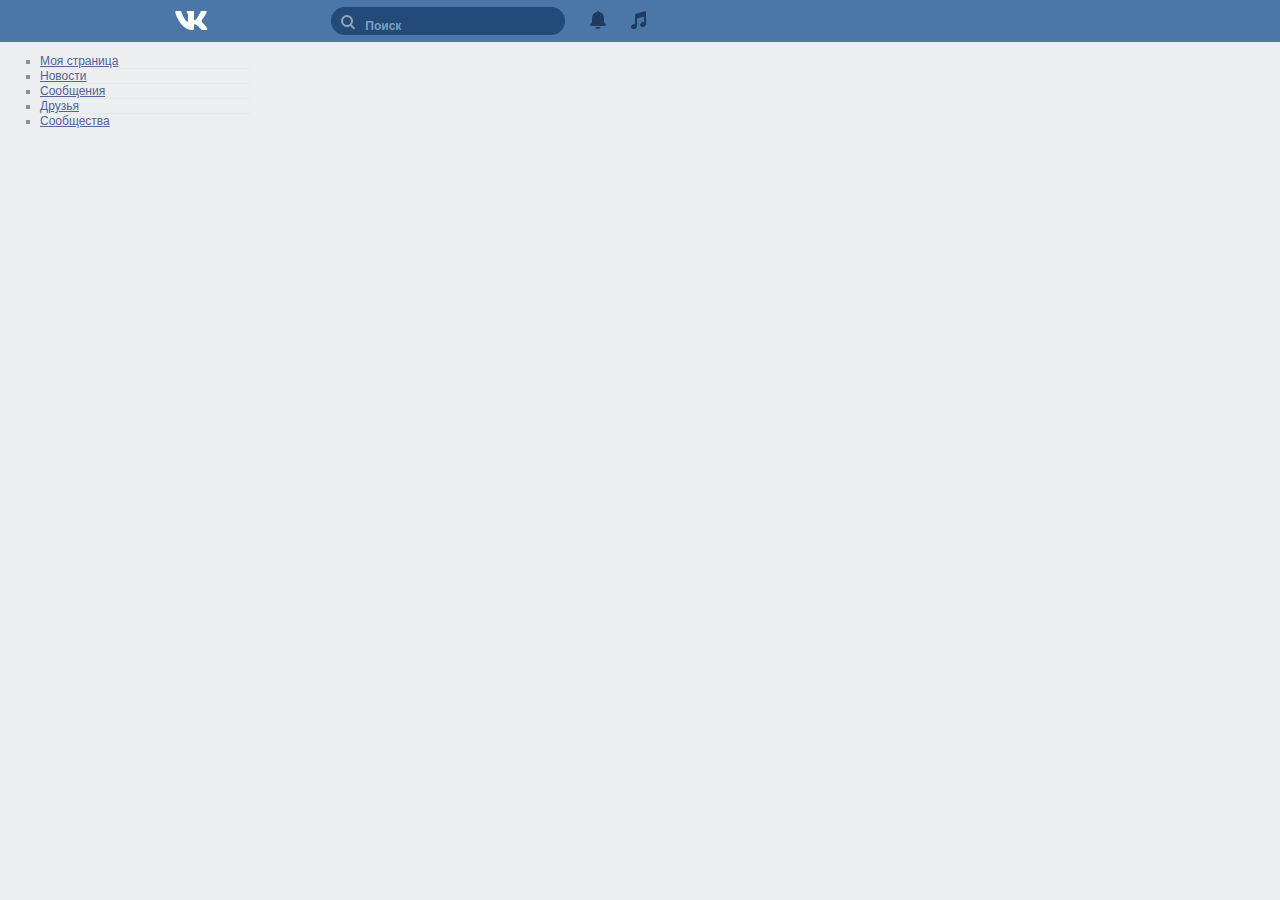
==== Web/VkClone/index.html @ 220a174a "Homework" ====
<!DOCTYPE html>
<html>
<head>
    <meta charset="utf-8">
    <title>Тимур Болтачёв</title>
    <link href="styles.css" rel="stylesheet">
    <link rel="shortcut icon" href="img/head_logo.svg" type="image/png">
</head>
<script>

</script>
<div id="wrapper">
    <header>

        <div class="lineChild">
            <a href="img/head_logo.svg"><img alt="VK logo" src="img/head_logo.svg"></a>
        </div>
        <div class="lineChild">
            <div class="search-wrapper">
                <form action="#" method="get" name="search">
                    <input name="q" placeholder="Поиск" type="text">
                </form>
                <img alt="Search image" src="img/search_icon.png">
            </div>
        </div>

        <div class="lineChild">
            <a><img alt="Notify" src="img/ic_head_notify.svg"></a>
        </div>
        <div class="lineChild">
            <a><img alt="Music" src="img/ic_head_audio.svg"></a>
        </div>


    </header>
    <nav></nav>
    <div id="heading"></div>
    <aside>
        <nav>
            <ul class="aside-menu">
                <li><a href="/donec/">Моя страница</a></li>
                <li><a href="/vestibulum/">Новости</a></li>
                <li><a href="/etiam/">Сообщения</a></li>
                <li><a href="/phasellus/">Друзья</a></li>
                <li><a href="/cras/">Сообщества</a></li>
            </ul>
        </nav>
    </aside>
    <section></section>
</div>
<footer></footer>
</body>
</html>
---- Web/VkClone/styles.css ----
body {
    color: #8f8f8f;
    font: 12px Tahoma, sans-serif;
    background-color: #edeef0;
    margin: 0;
}
#wrapper {
    margin: auto;
}

input[name="q"] {
    background: #224b7a;
    border: none;
    outline: none;
    text-indent: 32px;
    border-radius: 40px;
    height: 16px;
    line-height: 20px;
    width: 230px;
    padding-top: 11px;
    margin-bottom: 5px;

}
.search-wrapper {
    position: relative;
}

.search-wrapper img {
    position: absolute;
    top: 10px;
    left: 210px;
}

::placeholder{
    color: #7e9ebc;
    font-size: 12px;
    font-weight:bold;

}
form[name="search"]{
    color: #edeef0;
    float: top;
    padding-left: 200px;
    padding-top: 3px;
    position: center;
}


header{
    background-color: #4a76a8;
    padding: 0px 0 2px;
}
img[alt="VK logo"]{
    padding-top: 11px;
    padding-left: 175px;
}
img[alt="Notify"]{
    padding-left: 325px;
}
img[alt="Music"]{
    padding-top: 10px;
    padding-left: 235px;
}

aside {
    float: left;
    width: 250px;
}
section {
    margin-left: 280px;
    padding-bottom: 50px;
}
.lineChild
{
    display: inline-block;
    width: 10%;
}
.aside-menu li {
    font-weight: 300;
    list-style-type: square;
    border-top: 1px solid #e7e7e7;
}

.aside-menu li:first-child {
    border: none;
}

.aside-menu li.active {
    color: #29c5e6;
}

.aside-menu a {
    color: #526398;
}
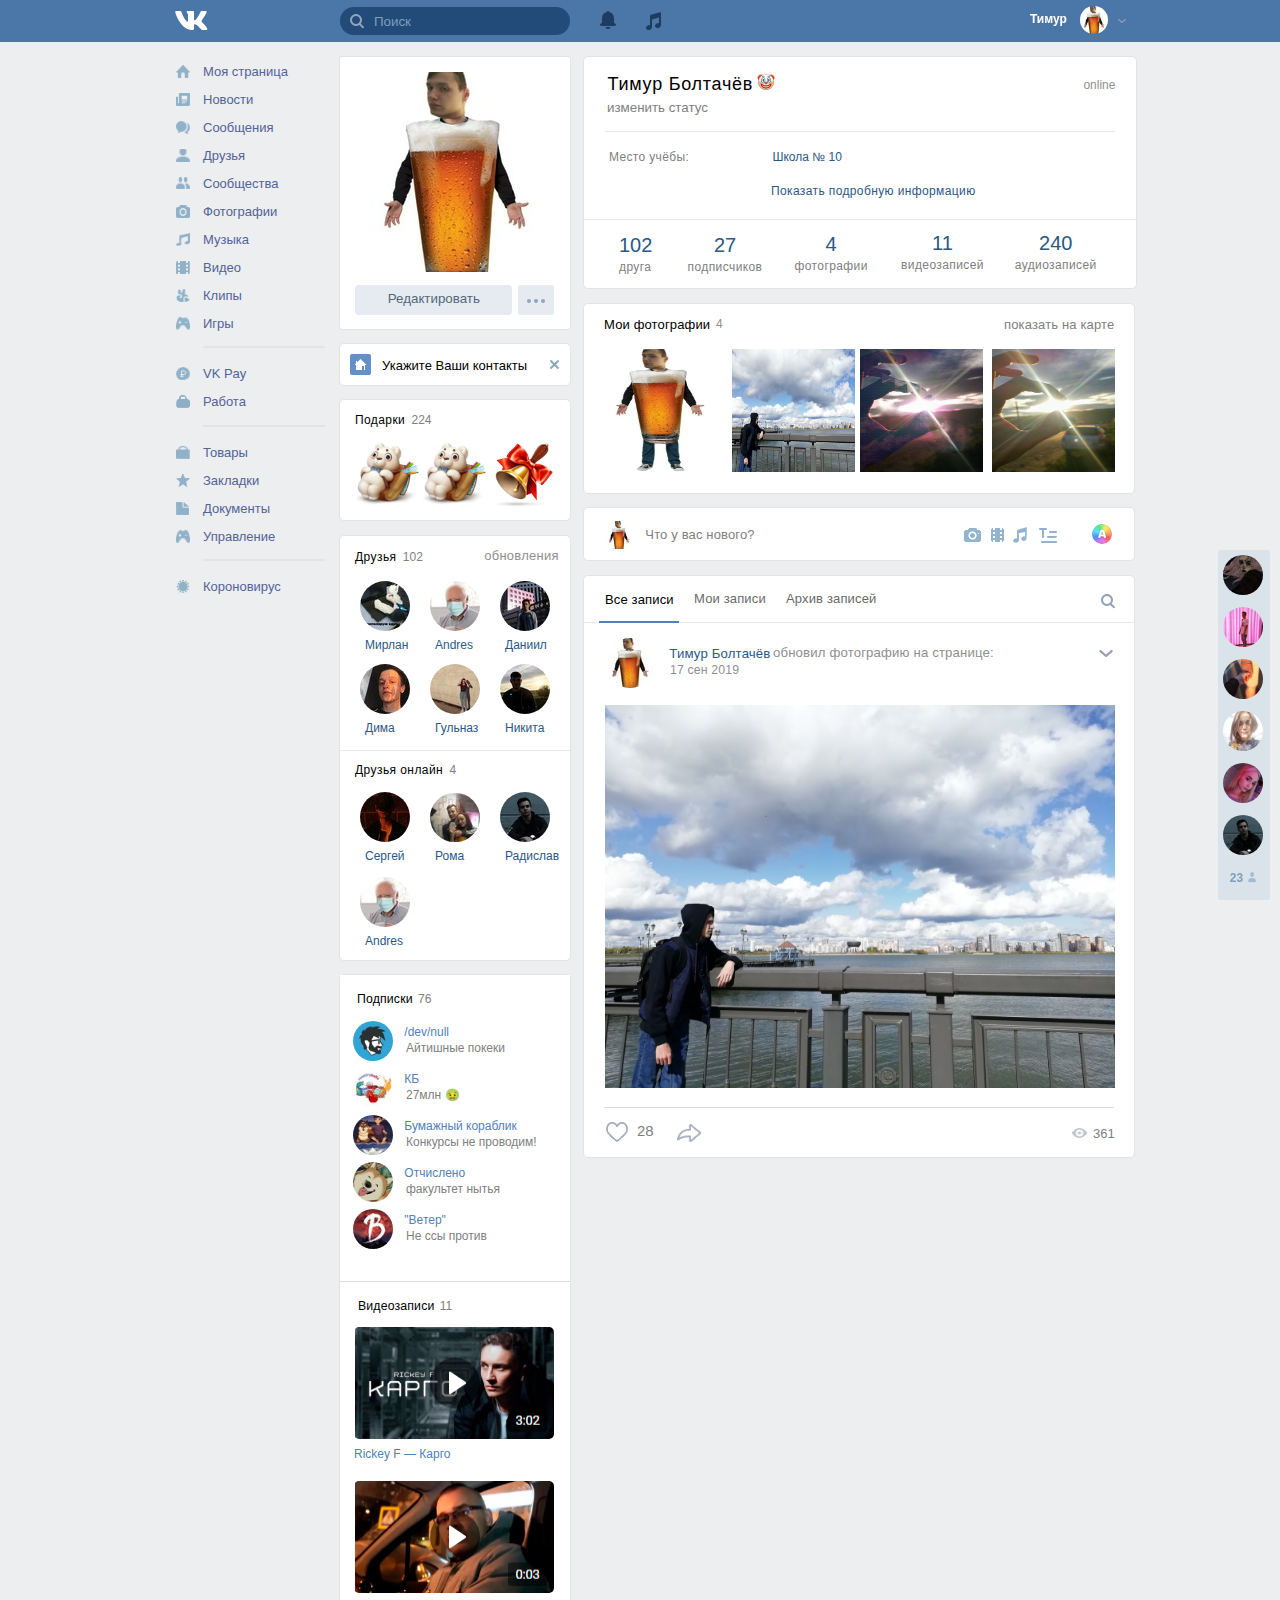
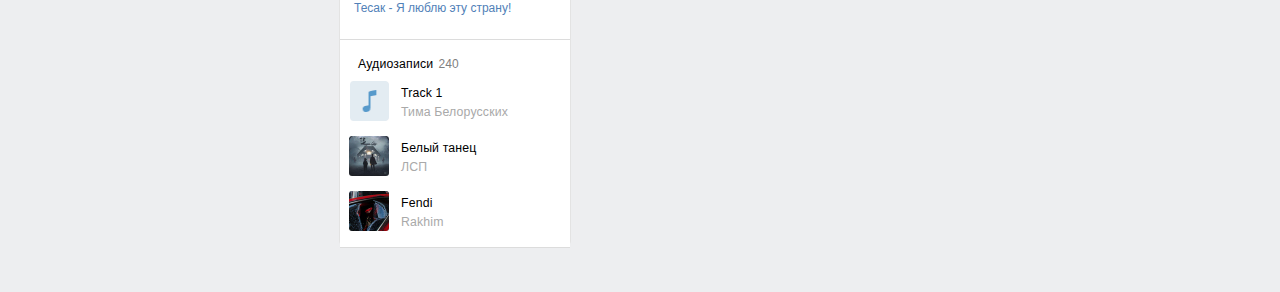
==== commit 5ad530ec: "Vk Clone Complete" ====
--- a/Web/VkClone/index.html
+++ b/Web/VkClone/index.html
@@ -1,53 +1,423 @@
 <!DOCTYPE html>
-<html>
+<html lang="ru-RU">
 <head>
     <meta charset="utf-8">
     <title>Тимур Болтачёв</title>
     <link href="styles.css" rel="stylesheet">
-    <link rel="shortcut icon" href="img/head_logo.svg" type="image/png">
+    <link href="img/logo.png" rel="shortcut icon" type="image">
 </head>
-<script>
-
-</script>
+<body scroll="yes">
 <div id="wrapper">
     <header>
-
-        <div class="lineChild">
-            <a href="img/head_logo.svg"><img alt="VK logo" src="img/head_logo.svg"></a>
-        </div>
-        <div class="lineChild">
-            <div class="search-wrapper">
-                <form action="#" method="get" name="search">
-                    <input name="q" placeholder="Поиск" type="text">
-                </form>
-                <img alt="Search image" src="img/search_icon.png">
-            </div>
-        </div>
-
-        <div class="lineChild">
-            <a><img alt="Notify" src="img/ic_head_notify.svg"></a>
-        </div>
-        <div class="lineChild">
-            <a><img alt="Music" src="img/ic_head_audio.svg"></a>
-        </div>
-
-
+        <a href="img/svg/head_logo.svg" name="headerBorder"><img alt="VK logo" name="headerBorder"
+                                                                 src="img/svg/head_logo.svg"></a>
+        <form action="#" method="get" name="headerBorder">
+            <input name="headerBorder" placeholder="Поиск" type="text">
+            <img alt="Search image" name="headerBorder" src="img/icon/search_icon.png">
+        </form>
+        <a href="" name="headerBorder"><img alt="Notify" name="headerBorder" src="img/svg/ic_head_notify.svg"></a>
+        <a href="" name="headerBorder"><img alt="Music" name="headerBorder" src="img/svg/ic_head_audio.svg"></a>
+        <a href="index.html">
+            <div class="userUpper">
+                <p name="UserName">Тимур</p>
+                <img alt="Avatar Small" src="img/avatar/avatar_small.jpg">
+                <img alt="Counter Arrow" src="img/svg/contour_arrow.svg">
+            </div>
+        </a>
     </header>
     <nav></nav>
     <div id="heading"></div>
     <aside>
         <nav>
             <ul class="aside-menu">
-                <li><a href="/donec/">Моя страница</a></li>
-                <li><a href="/vestibulum/">Новости</a></li>
-                <li><a href="/etiam/">Сообщения</a></li>
-                <li><a href="/phasellus/">Друзья</a></li>
-                <li><a href="/cras/">Сообщества</a></li>
+                <li>
+                    <a href="#">
+                        <div class="menuBlock">
+                            <img src="img/menu/home.png">
+                            <p>Моя страница</p>
+                        </div>
+                    </a>
+                </li>
+                <li>
+                    <a href="#">
+                        <div class="menuBlock">
+                            <img src="img/menu/news.png">
+                            <p>Новости</p>
+                        </div>
+                    </a>
+                </li>
+                <li>
+                    <a href="#">
+                        <div class="menuBlock">
+                            <img src="img/menu/message.png">
+                            <p>Сообщения</p>
+                        </div>
+                    </a>
+                </li>
+                <li>
+                    <a href="#">
+                        <div class="menuBlock">
+                            <img src="img/menu/friend.png">
+                            <p>Друзья</p>
+                        </div>
+                    </a>
+                </li>
+                <li>
+                    <a href="#">
+                        <div class="menuBlock">
+                            <img src="img/menu/society.png">
+                            <p>Сообщества</p>
+                        </div>
+                    </a>
+                </li>
+                <li>
+                    <a href="#">
+                        <div class="menuBlock">
+                            <img src="img/menu/photo.png">
+                            <p>Фотографии</p>
+                        </div>
+                    </a>
+                </li>
+                <li>
+                    <a href="#">
+                        <div class="menuBlock">
+                            <img src="img/menu/music.png">
+                            <p>Музыка</p>
+                        </div>
+                    </a>
+                </li>
+                <li>
+                    <a href="#">
+                        <div class="menuBlock">
+                            <img src="img/menu/video.png">
+                            <p>Видео</p>
+                        </div>
+                    </a>
+                </li>
+                <li>
+                    <a href="#">
+                        <div class="menuBlock">
+                            <img src="img/menu/clips.png">
+                            <p>Клипы</p>
+                        </div>
+                    </a>
+                </li>
+                <li>
+                    <a href="#">
+                        <div class="menuBlock">
+                            <img src="img/menu/game.png">
+                            <p>Игры</p>
+                        </div>
+                    </a>
+                </li>
+                <li name="none"><hr name="none"></li>
+                <li>
+                    <a href="#">
+                        <div class="menuBlock">
+                            <img src="img/menu/vkpay.png">
+                            <p>VK Pay</p>
+                        </div>
+                    </a>
+                </li>
+                <li>
+                    <a href="#">
+                        <div class="menuBlock">
+                            <img src="img/menu/work.png">
+                            <p>Работа</p>
+                        </div>
+                    </a>
+                </li>
+                <li name="none"><hr name="none"></li>
+                <li>
+                    <a href="#">
+                        <div class="menuBlock">
+                            <img src="img/menu/products.png">
+                            <p>Товары</p>
+                        </div>
+                    </a>
+                </li>
+                <li>
+                    <a href="#">
+                        <div class="menuBlock">
+                            <img src="img/menu/star.png">
+                            <p>Закладки</p>
+                        </div>
+                    </a>
+                </li>
+                <li>
+                    <a href="#">
+                        <div class="menuBlock">
+                            <img src="img/menu/document.png">
+                            <p>Документы</p>
+                        </div>
+                    </a>
+                </li>
+                <li>
+                    <a href="#">
+                        <div class="menuBlock">
+                            <img src="img/menu/setting.png">
+                            <p>Управление</p>
+                        </div>
+                    </a>
+                </li>
+                <li name="none"><hr name="none"></li>
+                <li>
+                    <a href="#">
+                        <div class="menuBlock">
+                            <img src="img/menu/coronavirus.png">
+                            <p>Короновирус</p>
+                        </div>
+                    </a>
+                </li>
             </ul>
         </nav>
     </aside>
-    <section></section>
-</div>
-<footer></footer>
+    <div class="block">
+        <img src="img/avatar/avatar.jpg">
+        <p style="text-align: center">
+            <a><input type="button" name="edit" value="Редактировать"></a>
+            <a>
+                <button name="dot"><img src="img/profile_dots.png" name="profile_dot"></button>
+            </a>
+        </p>
+    </div>
+    <div class="actContactBlock">
+        <img src="img/image/image_home.png" alt="contactHome">
+        <p name="actContactText">Укажите Ваши контакты</p>
+        <img src="img/icon/icon_x.png" alt="contactX">
+    </div>
+    <div class="userBlock">
+        <h2 name="userBlock_Name">Тимур Болтачёв</h2>
+        <img src="img/user_smile.png" alt="userSmile">
+        <p name="userStatus">online</p>
+        <button name="changeStatus"><p name="changeStatus">изменить статус</p></button>
+        <hr name="firstLine">
+        <p name="schoolPlace">Место учёбы:</p>
+        <a name="schoolLink" href=>Школа № 10</a>
+        <div class="userBlockInfo">
+            <p name="userBlockInfo">Показать подробную информацию</p>
+        </div>
+        <hr name="secondLine">
+
+        <div class="userBlockFriend">
+            <a name="userBlockFriend">
+                <p name="userBlockFriendNum">102</p>
+                <p name="userBlockFriendString">друга</p>
+            </a>
+        </div>
+        <div class="userBlockSubscribe">
+            <a name="userBlockSubscribe">
+                <p name="userBlockSubscribeNum">27</p>
+                <p name="userBlockSubscribeString">подписчиков</p>
+            </a>
+        </div>
+        <div class="userBlockPhoto">
+            <a name="userBlockPhoto">
+                <p name="userBlockPhotoNum">4</p>
+                <p name="userBlockPhotoString">фотографии</p>
+            </a>
+        </div>
+        <div class="userBlockVideo">
+            <a name="userBlockVideo">
+                <p name="userBlockVideoNum">11</p>
+                <p name="userBlockVideoString">видеозаписей</p>
+            </a>
+        </div>
+        <div class="userBlockMusic">
+            <a name="userBlockMusic">
+                <p name="userBlockMusicNum">240</p>
+                <p name="userBlockMusicString">аудиозаписей</p>
+            </a>
+        </div>
+    </div>
+    <div class="giftBlock">
+        <p name="giftBlockString">Подарки</p>
+        <p name="giftBlockNum">224</p>
+        <img alt="gift1" src="img/gift/gift1.png">
+        <img alt="gift2" src="img/gift/gift1.png">
+        <img alt="gift3" src="img/gift/gift2.png">
+    </div>
+    <div class="friendBlock">
+        <p name="friendBlockString">Друзья</p>
+        <p name="friendBlockNum">102</p>
+        <p name="friendBlockRefresh">обновления</p>
+        <div class="friendUser" name="Mirlan">
+            <img src="img/friend/Mirlan.jpg" alt="FriendMirlan">
+            <p>Мирлан</p>
+        </div>
+        <div class="friendUser" name="Andres">
+            <img src="img/friend/Andres.jpg" alt="FriendAndres">
+            <p>Andres</p>
+        </div>
+        <div class="friendUser" name="Danil">
+            <img src="img/friend/Danil.jpg" alt="FriendDanil">
+            <p>Даниил</p>
+        </div>
+        <div class="friendUser" name="Dima">
+            <img src="img/friend/Dima.jpg" alt="FriendDima">
+            <p>Дима</p>
+        </div>
+        <div class="friendUser" name="Gulnaz">
+            <img src="img/friend/Gulnaz.jpg" alt="FriendGulnaz">
+            <p>Гульназ</p>
+        </div>
+        <div class="friendUser" name="Nikita">
+            <img src="img/friend/Nikita.jpg" alt="FriendNikita">
+            <p>Никита</p>
+        </div>
+        <hr name="friendLine">
+        <p name="onlineFriendString">Друзья онлайн</p>
+        <p name="onlineFriendNum">4</p>
+        <div class="friendUser" name="Radislav">
+            <img src="img/friend/Radislav.jpg" alt="FriendRadislav">
+            <p>Радислав</p>
+        </div>
+        <div class="friendUser" name="Roma">
+            <img src="img/friend/Roma.jpg" alt="FriendRoma">
+            <p>Рома</p>
+        </div>
+        <div class="friendUser" name="Sergey">
+            <img src="img/friend/Sergey.jpg" alt="FriendSergey">
+            <p>Сергей</p>
+        </div>
+        <div class="friendUser" name="AndresO">
+            <img src="img/friend/Andres.jpg" alt="FriendAndres">
+            <p>Andres</p>
+        </div>
+    </div>
+    <div class="photoBlock">
+        <p name="PhotoString">Мои фотографии</p>
+        <p name="PhotoNum">4</p>
+        <a name="ShowMap" href="cards">показать на карте</a>
+        <img src="img/photo/photo1.jpg" alt="Photo1">
+        <img src="img/photo/photo2.jpg" alt="Photo2">
+        <img src="img/photo/photo3.jpg" alt="Photo3">
+        <img src="img/photo/photo4.jpg" alt="Photo4">
+    </div>
+    <div class="newsBlock">
+        <img src="img/avatar/avatar_small.jpg" alt="newsBlockAvatar">
+        <input type="text" alt="newsBlockText" placeholder="Что у вас нового?">
+        <img src="img/post/post_photo.png" alt="newsBlockPhoto">
+        <img src="img/post/post_video.png" alt="newsBlockVideo">
+        <img src="img/post/post_music.png" alt="newsBlockMusic">
+        <img src="img/post/post_document.png" alt="newsBlockField">
+        <img src="img/post/post_palitre.png" alt="newsBlockPalitre">
+    </div>
+    <div class="wallBlock">
+        <p name="wallBlockAll">Все записи</p>
+        <p name="wallBlockMy">Мои записи</p>
+        <p name="wallBlockArchive">Архив записей</p>
+        <img src="img/icon/search_icon.png" alt="wallBlockSearch">
+        <hr name="wallBlockLine"/>
+        <hr name="wallBlockLineUnder"/>
+        <div class="wallBlockPost">
+            <img src="img/avatar/avatar_small.jpg" alt="wallBlockPostAvatar">
+            <a href="index.html" name="wallBlockPostName">Тимур Болтачёв</a>
+            <p name="wallBlockPostInfo">обновил фотографию на странице:</p>
+            <p name="wallBlockPostDate">17 сен 2019</p>
+            <img src="img/svg/contour_arrow.svg" alt="wallBlockPostArrow">
+            <img src="img/post/post_photo.jpg" alt="wallBlockPostPicture">
+            <hr name="wallBlockPostLine">
+
+            <img src="img/post/post_like.png" alt="wallBlockPostLike">
+            <p name="wallBlockPostLikeNum">28</p>
+            <img src="img/post/post_repost.png" alt="wallBlockPostRepost">
+            <img src="img/post/post_eye.png" alt="wallBlockPostEye">
+            <p name="wallBlockPostEyeNum">361</p>
+        </div>
+    </div>
+    <div class="contentBlock">
+        <div class="subscribe">
+            <div class="titleBlock">
+                <p name="ContentString">Подписки</p>
+                <p name="ContentNum">76</p>
+            </div>
+            <div class="subscribeBlock">
+                <img src="img/subscribe/devnull.jpg" alt="subscribeImg">
+                <a>/dev/null</a>
+                <p>Айтишные покеки</p>
+            </div>
+            <div class="subscribeBlock">
+                <img src="img/subscribe/countryball.jpg" alt="subscribeImg">
+                <a>КБ</a>
+                <p>27млн 🤢</p>
+            </div>
+            <div class="subscribeBlock">
+                <img src="img/subscribe/plain.jpg" alt="subscribeImg">
+                <a>Бумажный кораблик</a>
+                <p>Конкурсы не проводим!</p>
+            </div>
+            <div class="subscribeBlock">
+                <img src="img/subscribe/otchisleno.jpg" alt="subscribeImg">
+                <a>Отчислено</a>
+                <p>факультет нытья</p>
+            </div>
+            <div class="subscribeBlock">
+                <img src="img/subscribe/wind.jpg" alt="subscribeImg">
+                <a>"Ветер"</a>
+                <p>Не ссы против</p>
+            </div>
+        </div>
+        <div class="video">
+            <div class="titleBlock">
+                <p name="ContentString">Видеозаписи</p>
+                <p name="ContentNum">11</p>
+            </div>
+            <div class="videoBlock">
+                <img alt="videoImg" src="img/video/video_cargo.png">
+                <p name="videoName">Rickey F — Карго</p>
+            </div>
+            <div class="videoBlock">
+                <img alt="videoImg" src="img/video/video_tesak.png">
+                <p name="videoName">Тесак - Я люблю эту страну!</p>
+            </div>
+        </div>
+        <div class="music">
+            <div class="titleBlock">
+                <p name="ContentString">Аудиозаписи</p>
+                <p name="ContentNum">240</p>
+            </div>
+            <div class="musicBlock">
+                <img src="img/music/logo1.png" alt="musicLogo">
+                <p>Track 1</p>
+                <a href="">Тима Белорусских</a>
+            </div>
+            <div class="musicBlock">
+                <img src="img/music/logo2.jpg" alt="musicLogo">
+                <p>Белый танец</p>
+                <a href="">ЛСП</a>
+            </div>
+            <div class="musicBlock">
+                <img src="img/music/logo3.jpg" alt="musicLogo">
+                <p>Fendi</p>
+                <a href="">Rakhim</a>
+            </div>
+        </div>
+    </div>
+    <div class="friendLine">
+        <div class="friendLineBlock">
+            <img src="img/friendLine/Delyara.jpg">
+        </div>
+        <div class="friendLineBlock">
+            <img src="img/friendLine/Marat.jpg">
+        </div>
+        <div class="friendLineBlock">
+            <img src="img/friendLine/Ilya.jpg">
+        </div>
+        <div class="friendLineBlock">
+            <img src="img/friendLine/Aliya.jpg">
+        </div>
+        <div class="friendLineBlock">
+            <img src="img/friendLine/Diana.jpg">
+        </div>
+        <div class="friendLineBlock">
+            <img src="img/friendLine/Radislav.jpg">
+        </div>
+        <div class="friendLineCount">
+            <img src="img/friendLine/friend.png">
+            <p>23</p>
+        </div>
+    </div>
+    <footer></footer>
 </body>
 </html>--- a/Web/VkClone/styles.css
+++ b/Web/VkClone/styles.css
@@ -3,82 +3,173 @@
     font: 12px Tahoma, sans-serif;
     background-color: #edeef0;
     margin: 0;
-}
+    width: 1366px;
+    overflow-x: hidden;
+}
+
 #wrapper {
     margin: auto;
 }
 
-input[name="q"] {
+.userUpper {
+    position: absolute;
+    width: 114.34px;
+    height: 42px;
+    margin-right: 100px;
+    top: 0;
+    left: 1020px;
+}
+
+.userUpper:hover {
+    background: #466998;
+    cursor: pointer
+}
+
+button[name="dot"] {
+    background-color: #e5ebf1;
+    border: none;
+    color: #55677d;
+    text-align: center;
+    width: 36px;
+    height: 30px;
+    margin-bottom: 3px;
+    line-height: 3px;
+    border-radius: 3px;
+    position: relative;
+    right: -1px;
+    bottom: 17px;
+    outline: none;
+}
+
+button[name="dot"]:hover {
+    cursor: pointer
+}
+
+img[name="profile_dot"] {
+    position: relative;
+    top: -2.5px;
+    right: 12px;
+}
+
+input[name="edit"] {
+    background-color: #e5ebf1;
+    color: #55677d;
+    position: relative;
+    border: none;
+    bottom: 34px;
+    left: -1.5px;
+    text-align: center;
+    display: inline;
+    width: 157px;
+    height: 30px;
+    padding: 7px 3px 10px 3px;
+    border-radius: 4px;
+    line-height: 3px;
+    outline: none;
+}
+
+input[name="edit"]:hover {
+    cursor: pointer
+}
+
+img[alt="Avatar Small"] {
+    position: relative;
+    border-radius: 150px;
+    top: -32px;
+    left: 60px;
+    width: 28px;
+    height: 28px;
+
+}
+
+img[alt="Counter Arrow"] {
+    position: relative;
+    top: -43px;
+    left: 67px;
+}
+
+p[name="UserName"] {
+    position: relative;
+    left: 10px;
+    color: white;
+    font-weight: bold;
+}
+
+input[name="headerBorder"] {
+    position: absolute;
     background: #224b7a;
     border: none;
     outline: none;
     text-indent: 32px;
     border-radius: 40px;
-    height: 16px;
+    height: 28px;
     line-height: 20px;
     width: 230px;
-    padding-top: 11px;
-    margin-bottom: 5px;
-
-}
-.search-wrapper {
-    position: relative;
-}
-
-.search-wrapper img {
+    top: 7px;
+    bottom: 5px;
+    left: 340px;
+
+}
+
+::placeholder {
+    color: #7e9ebc;
+    font: 400 13.3333px Arial;
+}
+
+header {
+    background-color: #4a76a8;
+    padding: 40px 100% 2px;
+    position: fixed;
+    z-index: 100;
+}
+
+img[alt="VK logo"] {
+    position: absolute;
+    top: 11px;
+    left: 175px;
+}
+
+img[alt="Notify"] {
     position: absolute;
     top: 10px;
-    left: 210px;
-}
-
-::placeholder{
-    color: #7e9ebc;
-    font-size: 12px;
-    font-weight:bold;
-
-}
-form[name="search"]{
-    color: #edeef0;
-    float: top;
-    padding-left: 200px;
-    padding-top: 3px;
-    position: center;
-}
-
-
-header{
-    background-color: #4a76a8;
-    padding: 0px 0 2px;
-}
-img[alt="VK logo"]{
-    padding-top: 11px;
-    padding-left: 175px;
-}
-img[alt="Notify"]{
-    padding-left: 325px;
-}
-img[alt="Music"]{
-    padding-top: 10px;
-    padding-left: 235px;
+    left: 598px;
+}
+
+img[alt="Music"] {
+    position: absolute;
+    top: 11px;
+    left: 644px;
+}
+
+img[alt="Search image"] {
+    position: absolute;
+    top: 13px;
+    bottom: 5px;
+    left: 350px;
 }
 
 aside {
-    float: left;
+    position: absolute;
+    top: 6px;
+    left: 123px;
     width: 250px;
-}
+    border-radius: 4px;
+}
+
 section {
-    margin-left: 280px;
+    padding-left: 280px;
     padding-bottom: 50px;
 }
-.lineChild
-{
-    display: inline-block;
-    width: 10%;
-}
+
 .aside-menu li {
+    position: relative;
+    top: 42px;
     font-weight: 300;
-    list-style-type: square;
-    border-top: 1px solid #e7e7e7;
+    list-style-type: none;
+}
+
+li[name="none"] {
+    list-style-type: none;
 }
 
 .aside-menu li:first-child {
@@ -91,4 +182,1145 @@
 
 .aside-menu a {
     color: #526398;
-}
+    text-decoration: none;
+    font-size: 13px;
+}
+
+hr[name="none"]{
+    position: relative;
+    width: 122px;
+    border: 0.5px solid #e3e3e3;
+    margin: 10.2px;
+    left: 30px;
+    top: -4px;
+}
+li[name="none"]{
+
+}
+
+.menuBlock{
+    width: 157px;
+    height: 28px;
+
+}
+.menuBlock:hover{
+background: #dae2ea;
+}
+.menuBlock img{
+    position: relative;
+    width: 14px;
+    height: 13px;
+    left: 13px;
+    top: 5px;
+
+}
+.menuBlock p{
+    position: relative;
+    top: -25px;
+    left: 40px;
+    width: 122px;
+    height: 28px;
+
+}
+
+html {
+    box-sizing: border-box;
+}
+
+*, *::before, *::after {
+    box-sizing: inherit;
+}
+
+.block {
+    width: 232px;
+    height: 274px;
+    background-color: #ffffff;
+    position: absolute;
+    display: inline;
+    top: 56px;
+    left: 339px;
+    border-radius: 3px;
+    border: 0.5px solid #e3e3e3;
+}
+
+.block img {
+    position: relative;
+    padding: 15px 15px 15px 15px;
+}
+
+.block button {
+    position: relative;
+}
+
+
+.actContactBlock {
+    width: 232px;
+    height: 43px;
+    background-color: #ffffff;
+    position: absolute;
+    top: 343px;
+    left: 339px;
+    border-radius: 5px;
+    border: 0.5px solid #e3e3e3;
+}
+
+img[alt="contactHome"] {
+    position: relative;
+    top: 8px;
+    left: 10px;
+}
+
+p[name="actContactText"] {
+    position: relative;
+    top: -27px;
+    left: 42px;
+    color: black;
+    font-size: 13px;
+}
+
+img[alt="contactX"] {
+    position: relative;
+    top: -55px;
+    left: 210px;
+    color: #bcc8d4;
+}
+
+.userBlock {
+    display: inline;
+    width: 554px;
+    height: 233px;
+    background-color: #ffffff;
+    position: absolute;
+    top: 56px;
+    left: 583px;
+    border-radius: 5px;
+    border: 0.5px solid #e3e3e3;
+    z-index: 1;
+}
+
+h2[name="userBlock_Name"] {
+    display: inline;
+    font-weight: normal;
+    color: black;
+    position: relative;
+    top: 13px;
+    left: 23.5px;
+    letter-spacing: 0.75px;
+}
+
+img[alt="userSmile"] {
+    display: inline;
+    position: relative;
+    top: 15px;
+    left: 23px;
+}
+
+p[name="userStatus"] {
+    display: inline;
+    position: relative;
+    top: 12px;
+    left: 327px;
+}
+
+button[name="changeStatus"] {
+    display: inline;
+    position: relative;
+    width: 509px;
+    height: 23px;
+    left: 17px;
+    top: 14px;
+    text-align: left;
+    border: none;
+    background: white;
+    border-radius: 3px;
+    outline: none;
+}
+
+hr[name="firstLine"] {
+    position: relative;
+    top: 20px;
+    border: none;
+    color: #eaeaea;
+    background-color: #eaeaea;
+    height: 1px;
+    width: 510px;
+}
+
+button[name="changeStatus"]:hover {
+    background: #efefef;
+    cursor: pointer
+}
+
+p[name="changeStatus"] {
+    display: inline;
+    position: relative;
+    color: gray;
+}
+
+p[name="schoolPlace"] {
+    color: gray;
+    display: inline;
+    position: relative;
+    top: 32px;
+    left: 25px;
+    letter-spacing: 0.35px;
+}
+
+a[name="schoolLink"] {
+    display: inline;
+    color: #2a5885;
+    position: relative;
+    top: 32px;
+    left: 105px;
+    text-decoration: none;
+}
+
+a[name="schoolLink"]:hover {
+    text-decoration: underline;
+    cursor: pointer
+}
+
+.userBlockInfo {
+    width: 510px;
+    height: 34px;
+    background: white;
+    position: relative;
+    top: 33px;
+    left: 22px;
+}
+
+.userBlockInfo:hover {
+    background: #efefef;
+    cursor: pointer
+}
+
+p[name="userBlockInfo"] {
+    position: relative;
+    top: 7px;
+    left: 165px;
+    color: #2a5885;
+    letter-spacing: 0.38px;
+    font-size: 12px;
+}
+
+hr[name="secondLine"] {
+    position: relative;
+    top: 35px;
+    border: none;
+    color: #eaeaea;
+    background-color: #eaeaea;
+    height: 1px;
+    width: 100%;
+}
+
+.userBlockFriend {
+    width: 63.75px;
+    height: 69px;
+    position: relative;
+    top: 35px;
+    left: 25px;
+}
+
+.userBlockSubribe {
+    width: 110.42px;
+    height: 69px;
+    position: relative;
+    top: 30px;
+    left: 30px;
+}
+
+.userBlockPhoto {
+    width: 104.34px;
+    height: 69px;
+    position: relative;
+    top: 30px;
+    left: 30px;
+}
+
+.userBlockVideo {
+    width: 116.95px;
+    height: 69px;
+    position: relative;
+    top: 30px;
+    left: 30px;
+}
+
+.userBlockMusic {
+    width: 115.42px;
+    height: 69px;
+    position: relative;
+    top: 30px;
+    left: 30px;
+}
+
+a[name="userBlockFriend"] {
+    position: relative;
+    display: inline;
+    top: -6px;
+    left: 10px;
+}
+
+p[name="userBlockFriendNum"] {
+    position: relative;
+    color: #2a5885;
+    font-size: 20px;
+}
+
+p[name="userBlockFriendString"] {
+    position: relative;
+    color: gray;
+    bottom: 17px;
+    letter-spacing: 0.4px;
+}
+
+a[name="userBlockSubscribe"] {
+    position: relative;
+    display: inline;
+    top: -60px;
+    left: -135px;
+}
+
+p[name="userBlockSubscribeNum"] {
+    position: relative;
+    color: #2a5885;
+    font-size: 20px;
+    text-align: center;
+}
+
+p[name="userBlockSubscribeString"] {
+    position: relative;
+    color: gray;
+    bottom: 17px;
+    letter-spacing: 0.4px;
+    text-align: center;
+}
+
+a[name="userBlockPhoto"] {
+    position: relative;
+    display: inline;
+    top: -168px;
+    left: 165px;
+}
+
+p[name="userBlockPhotoNum"] {
+    position: relative;
+    color: #2a5885;
+    font-size: 20px;
+    text-align: center;
+}
+
+p[name="userBlockPhotoString"] {
+    position: relative;
+    color: gray;
+    bottom: 17px;
+    letter-spacing: 0.4px;
+    text-align: center;
+}
+
+a[name="userBlockVideo"] {
+    position: relative;
+    display: inline;
+    top: -258px;
+    left: 270px;
+}
+
+p[name="userBlockVideoNum"] {
+    position: relative;
+    color: #2a5885;
+    font-size: 20px;
+    text-align: center;
+}
+
+p[name="userBlockVideoString"] {
+    position: relative;
+    color: gray;
+    bottom: 17px;
+    letter-spacing: 0.4px;
+    text-align: center;
+}
+
+a[name="userBlockMusic"] {
+    position: relative;
+    display: inline;
+    top: -347px;
+    left: 384px;
+}
+
+p[name="userBlockMusicNum"] {
+    position: relative;
+    color: #2a5885;
+    font-size: 20px;
+    text-align: center;
+}
+
+p[name="userBlockMusicString"] {
+    position: relative;
+    color: gray;
+    bottom: 17px;
+    letter-spacing: 0.4px;
+    text-align: center;
+}
+
+
+.giftBlock {
+    width: 232px;
+    height: 122px;
+    background-color: #ffffff;
+    position: absolute;
+    top: 399px;
+    left: 339px;
+    border-radius: 5px;
+    border: 0.5px solid #e3e3e3;
+}
+
+p[name="giftBlockString"] {
+    position: relative;
+    color: black;
+    top: -40px;
+    left: 15px;
+    display: inline;
+    letter-spacing: 0.4px;
+}
+
+p[name="giftBlockString"]:hover {
+    cursor: pointer;
+}
+
+p[name="giftBlockNum"] {
+    display: inline;
+    position: relative;
+    color: gray;
+    top: -40px;
+    left: 18px;
+}
+
+p[name="giftBlockNum"]:hover {
+    cursor: pointer;
+}
+
+img[alt="gift1"] {
+    display: inline;
+    position: relative;
+    width: 64px;
+    height: 64px;
+    top: 42px;
+    left: -61px;
+    cursor: pointer;
+}
+
+img[alt="gift2"] {
+    display: inline;
+    position: relative;
+    width: 64px;
+    height: 64px;
+    top: 42px;
+    left: -61px;
+    cursor: pointer;
+}
+
+img[alt="gift3"] {
+    display: inline;
+    position: relative;
+    width: 64px;
+    height: 64px;
+    top: -24px;
+    left: 151px;
+    cursor: pointer;
+}
+
+.friendBlock {
+    width: 232px;
+    height: 426px;
+    background-color: #ffffff;
+    position: absolute;
+    top: 534.5px;
+    left: 339px;
+    border-radius: 5px;
+    border: 0.5px solid #e3e3e3;
+}
+
+p[name="friendBlockString"] {
+    position: relative;
+    color: black;
+    top: 13px;
+    left: 15px;
+    display: inline;
+    letter-spacing: 0.43px;
+}
+
+p[name="friendBlockString"]:hover {
+    cursor: pointer;
+}
+
+p[name="friendBlockNum"] {
+    display: inline;
+    position: relative;
+    color: gray;
+    left: 18px;
+    top: 13px;
+}
+
+p[name="friendBlockNum"]:hover {
+    cursor: pointer;
+}
+
+p[name="friendBlockRefresh"] {
+    position: relative;
+    display: inline;
+    top: 12px;
+    left: 76px;
+    font-size: 13px;
+    letter-spacing: 0.25px;
+}
+
+p[name="friendBlockRefresh"]:hover {
+    text-decoration: underline;
+    cursor: pointer;
+}
+
+.friendUser {
+    width: 70px;
+    height: 83px;
+    position: relative;
+    z-index: 2;
+}
+
+.friendUser img {
+    position: relative;
+    left: 10px;
+    top: 3px;
+    border-radius: 150px;
+}
+
+.friendUser p {
+    color: #2a5885;
+    left: 15px;
+    top: -5px;
+    position: relative;
+    cursor: pointer;
+}
+
+.friendUser p:hover {
+    text-decoration: underline;
+}
+
+div[name="Mirlan"] {
+    top: 27px;
+    left: 10px;
+}
+
+div[name="Andres"] {
+    top: -56px;
+    left: 80px;
+}
+
+div[name="Danil"] {
+    top: -139px;
+    left: 150px;
+}
+
+div[name="Dima"] {
+    top: -139px;
+    left: 10px;
+}
+
+div[name="Gulnaz"] {
+    top: -222px;
+    left: 80px;
+}
+
+div[name="Nikita"] {
+    top: -305px;
+    left: 150px;
+}
+
+hr[name="friendLine"] {
+    position: relative;
+    top: -305px;
+    border: none;
+    color: #eaeaea;
+    background-color: #eaeaea;
+    height: 0.2px;
+    width: 100%;
+}
+
+p[name="onlineFriendString"] {
+    position: relative;
+    color: black;
+    top: -298px;
+    left: 15px;
+    display: inline;
+    letter-spacing: 0.43px;
+}
+
+p[name="onlineFriendString"]:hover {
+    cursor: pointer;
+}
+
+p[name="onlineFriendNum"] {
+    display: inline;
+    position: relative;
+    color: gray;
+    left: 18px;
+    top: -298px;
+}
+
+p[name="onlineFriendNum"] {
+    cursor: pointer;
+}
+
+div[name="Sergey"] {
+    top: -452px;
+    left: 10px;
+}
+
+div[name="Roma"] {
+    top: -368px;
+    left: 80px;
+}
+
+div[name="Radislav"] {
+    top: -286px;
+    left: 150px;
+}
+
+div[name="AndresO"] {
+    top: -450px;
+    left: 10px;
+}
+
+.photoBlock {
+    width: 552px;
+    height: 191px;
+    background-color: #ffffff;
+    position: absolute;
+    top: 303px;
+    left: 583px;
+    border-radius: 5px;
+    border: 0.5px solid #e3e3e3;
+}
+
+p[name="PhotoString"] {
+    position: relative;
+    color: black;
+    letter-spacing: 0.15px;
+    font-size: 13px;
+    top: 0;
+    left: 20px;
+}
+
+p[name="PhotoString"]:hover {
+    cursor: pointer;
+}
+
+p[name="PhotoNum"] {
+    position: relative;
+    top: -28px;
+    left: 132px;
+}
+
+p[name="PhotoNum"]:hover {
+    cursor: pointer;
+}
+
+a[name="ShowMap"] {
+    position: relative;
+    top: -165px;
+    left: 420px;
+    letter-spacing: 0.15px;
+    font-size: 13px;
+    text-decoration: none;
+    color: gray;
+}
+
+a[name="ShowMap"]:hover {
+    text-decoration: underline;
+    cursor: pointer;
+}
+
+img[alt="Photo1"] {
+    position: relative;
+    width: 123px;
+    height: 123px;
+    top: -22px;
+    left: -100px;
+}
+
+img[alt="Photo2"] {
+    position: relative;
+    width: 123px;
+    height: 123px;
+    top: -22px;
+    left: -92px;
+}
+
+img[alt="Photo3"] {
+    position: relative;
+    width: 123px;
+    height: 123px;
+    top: -22px;
+    left: -90px;
+}
+
+img[alt="Photo4"] {
+    position: relative;
+    width: 123px;
+    height: 123px;
+    top: -148px;
+    left: 408px;
+}
+
+.newsBlock {
+    width: 552px;
+    height: 54px;
+    background-color: #ffffff;
+    position: absolute;
+    top: 507px;
+    left: 583px;
+    border-radius: 5px;
+    border: 0.5px solid #e3e3e3;
+}
+
+img[alt="newsBlockAvatar"] {
+    position: relative;
+    width: 28px;
+    height: 28px;
+    top: 13px;
+    left: 21px;
+}
+
+input[alt="newsBlockText"] {
+    position: relative;
+    width: 300px;
+    height: 20px;
+    top: 3px;
+    left: 24px;
+    z-index: 1;
+    border: none;
+    text-decoration: none;
+}
+
+input[alt="newsBlockText"]::placeholder {
+    letter-spacing: 0.15px;
+    font-size: 13px;
+    color: gray;
+    text-indent: 4px;
+    z-index: -1;
+}
+
+img[alt="newsBlockPhoto"] {
+    position: relative;
+    width: 20px;
+    height: 20px;
+    top: 9px;
+    left: 43px;
+}
+
+img[alt="newsBlockVideo"] {
+    position: relative;
+    width: 20px;
+    height: 20px;
+    top: 9px;
+    left: 46px;
+}
+
+img[alt="newsBlockMusic"] {
+    position: relative;
+    width: 20px;
+    height: 20px;
+    top: 10px;
+    left: 46px;
+}
+
+img[alt="newsBlockField"] {
+    position: relative;
+    width: 20px;
+    height: 20px;
+    top: 9px;
+    left: 50px;
+}
+
+img[alt="newsBlockPalitre"] {
+    position: relative;
+    width: 20px;
+    height: 20px;
+    top: 8px;
+    left: 80px;
+}
+
+.wallBlock {
+    width: 552px;
+    height: 583px;
+    background-color: #ffffff;
+    position: absolute;
+    top: 575px;
+    left: 583px;
+    border-radius: 5px;
+    border: 0.5px solid #e3e3e3;
+}
+
+p[name="wallBlockAll"] {
+    position: relative;
+    width: 80px;
+    height: 46px;
+    top: 2.5px;
+    left: 21px;
+    color: black;
+    letter-spacing: 0.15px;
+    font-size: 13px;
+}
+
+p[name="wallBlockMy"] {
+    position: relative;
+    width: 84.48px;
+    height: 46px;
+    top: -57px;
+    left: 110px;
+    color: dimgray;
+    letter-spacing: 0.15px;
+    font-size: 13px;
+}
+
+p[name="wallBlockArchive"] {
+    position: relative;
+    width: 102.16px;
+    height: 46px;
+    top: -116px;
+    left: 202px;
+    color: dimgray;
+    letter-spacing: 0.15px;
+    font-size: 13px;
+}
+
+img[alt="wallBlockSearch"] {
+    position: relative;
+    top: -173px;
+    left: 517px;
+}
+
+hr[name="wallBlockLine"] {
+    position: relative;
+    border: none;
+    color: #eaeaea;
+    background-color: #eaeaea;
+    height: 1px;
+    width: 100%;
+    top: -169px;
+}
+
+hr[name="wallBlockLineUnder"] {
+    position: relative;
+    border: none;
+    color: #5181b8;
+    background-color: #5181b8;
+    height: 2px;
+    width: 80px;
+    left: -220px;
+    top: -177px;
+}
+
+.wallBlockPost {
+    position: relative;
+    top: -180px;
+    width: 550px;
+    height: 536px;
+}
+
+img[alt="wallBlockPostAvatar"] {
+    position: relative;
+    top: 12px;
+    left: 21px;
+    border-radius: 150px;
+}
+
+a[name="wallBlockPostName"] {
+    position: relative;
+    top: -18px;
+    left: 32px;
+    letter-spacing: 0.15px;
+    font-size: 13.2px;
+    text-decoration: none;
+    color: #2a5885;
+}
+
+a[name="wallBlockPostName"]:hover {
+    text-decoration: underline;
+}
+
+p[name="wallBlockPostInfo"] {
+    position: relative;
+    top: -47px;
+    left: 189px;
+    letter-spacing: 0.15px;
+    font-size: 13.2px;
+    z-index: 1;
+}
+
+p[name="wallBlockPostDate"] {
+    position: relative;
+    top: -57px;
+    left: 86px;
+    letter-spacing: 0.15px;
+    font-size: 12.3px;
+}
+
+img[alt="wallBlockPostArrow"] {
+    position: relative;
+    width: 14px;
+    height: 15px;
+    top: -469px;
+    left: 515px;
+    z-index: 10;
+}
+
+img[alt="wallBlockPostPicture"] {
+    position: relative;
+    width: 510px;
+    height: 383px;
+    top: -42px;
+    left: 4px;
+}
+
+hr[name="wallBlockPostLine"] {
+    position: relative;
+    border: none;
+    color: gainsboro;
+    background-color: gainsboro;
+    height: 1px;
+    width: 510px;
+    top: -32px;
+}
+
+img[alt="wallBlockPostLike"] {
+    position: relative;
+    width: 22px;
+    height: 20px;
+    top: -24px;
+    left: 22px;
+}
+
+p[name="wallBlockPostLikeNum"] {
+    position: relative;
+    top: -62px;
+    left: 53px;
+    font-size: 15px;
+    color: gray;
+}
+
+img[alt="wallBlockPostRepost"] {
+    position: relative;
+    width: 24px;
+    height: 18px;
+    top: -92px;
+    left: 93px;
+}
+
+img[alt="wallBlockPostEye"] {
+    position: relative;
+    width: 15px;
+    height: 10px;
+    top: -96px;
+    left: 461px;
+}
+
+p[name="wallBlockPostEyeNum"] {
+    position: relative;
+    top: -124px;
+    left: 509px;
+    font-size: 13px;
+    color: gray;
+}
+
+.contentBlock {
+    width: 232px;
+    height: 872px;
+    position: absolute;
+    top: 974px;
+    left: 339px;
+    border-radius: 5px;
+    border: 0.5px solid #e3e3e3;
+    background: white;
+}
+
+.subscribe {
+    position: relative;
+    width: 230px;
+    height: 307px;
+    border-bottom: 0.5px solid gainsboro;
+    padding: 7px 6px;
+    background: white;
+}
+
+.subscribeBlock {
+    position: relative;
+    width: 200px;
+    height: 40px;
+    margin: 7px 7px;
+    background: white;
+}
+
+.subscribeBlock img {
+    border-radius: 300px;
+    width: 40px;
+    height: 40px;
+    position: relative;
+}
+
+.subscribeBlock a {
+    color: #5181b8;
+    position: relative;
+    top: -25px;
+    left: 8px;
+}
+
+.subscribeBlock p {
+    top: -35px;
+    left: 53px;
+    color: gray;
+    position: relative;
+}
+
+.titleBlock {
+    width: 230px;
+    height: 32px;
+}
+
+p[name="ContentString"] {
+    position: relative;
+    top: 10px;
+    left: 11px;
+    color: black;
+    display: inline;
+    letter-spacing: 0.15px;
+    font-size: 12.3px;
+}
+
+p[name="ContentNum"] {
+    position: relative;
+    top: 10px;
+    left: 13px;
+    color: gray;
+    display: inline;
+}
+
+.video {
+    position: relative;
+    top: 1px;
+    width: 230px;
+    height: 357px;
+    border-bottom: 0.5px solid gainsboro;
+    padding: 6px 0 0 7px;
+    background: white;
+}
+
+.videoBlock {
+    margin: 6px 0 0 7px;
+    top: 10px;
+    width: 200px;
+    height: 148px;
+    background: white;
+}
+
+.videoBlock p {
+    position: relative;
+    top: -7px;
+    color: #5181b8;
+}
+
+.videoBlock img {
+    position: relative;
+    width: 200px;
+    height: 112px;
+    border-radius: 5px;
+}
+
+.music {
+    position: relative;
+    background: white;
+    top: 1px;
+    width: 230px;
+    height: 208px;
+    border-bottom: 0.5px solid gainsboro;
+    padding: 7px;
+}
+
+.musicBlock {
+    position: relative;
+    width: 208px;
+    height: 48px;
+    margin: 7px;
+}
+
+.musicBlock img {
+    top: -5px;
+    left: -5px;
+    position: relative;
+    width: 40px;
+    height: 40px;
+    border-radius: 3px;
+}
+
+.musicBlock p {
+    top: -55px;
+    left: 47px;
+    position: relative;
+    color: black;
+    letter-spacing: 0.15px;
+    font-size: 12.3px;
+}
+
+.musicBlock a {
+    top: -63px;
+    left: 47px;
+    position: relative;
+    color: darkgray;
+    text-decoration: none;
+    letter-spacing: 0.15px;
+    font-size: 12.3px;
+}
+
+.friendLine {
+    position: fixed;
+    z-index: 99;
+    width: 52px;
+    height: 350px;
+    right: 0.8%;
+    bottom: 0.05%;
+    border-radius: 3px;
+    background-color: #dae2ea;
+}
+
+.friendLineBlock{
+    position: relative;
+    width: 52px;
+    height: 52px;
+}
+.friendLineBlock img{
+    position: relative;
+    align-content: center;
+    width: 40px;
+    height: 40px;
+    top: 5px;
+    left: 10%;
+    border-radius: 450px;
+}
+.friendLineCount{
+    position: relative;
+    width: 52px;
+    height: 38px;
+}
+.friendLineCount img{
+    width: 9px;
+    height: 11px;
+    top: 10px;
+    left: 30px;
+    position: relative;
+}
+.friendLineCount p{
+    position: relative;
+    top: -17px;
+    left: 12px;
+    color: #7e9ebc;
+    font-weight: bold;
+}
+
